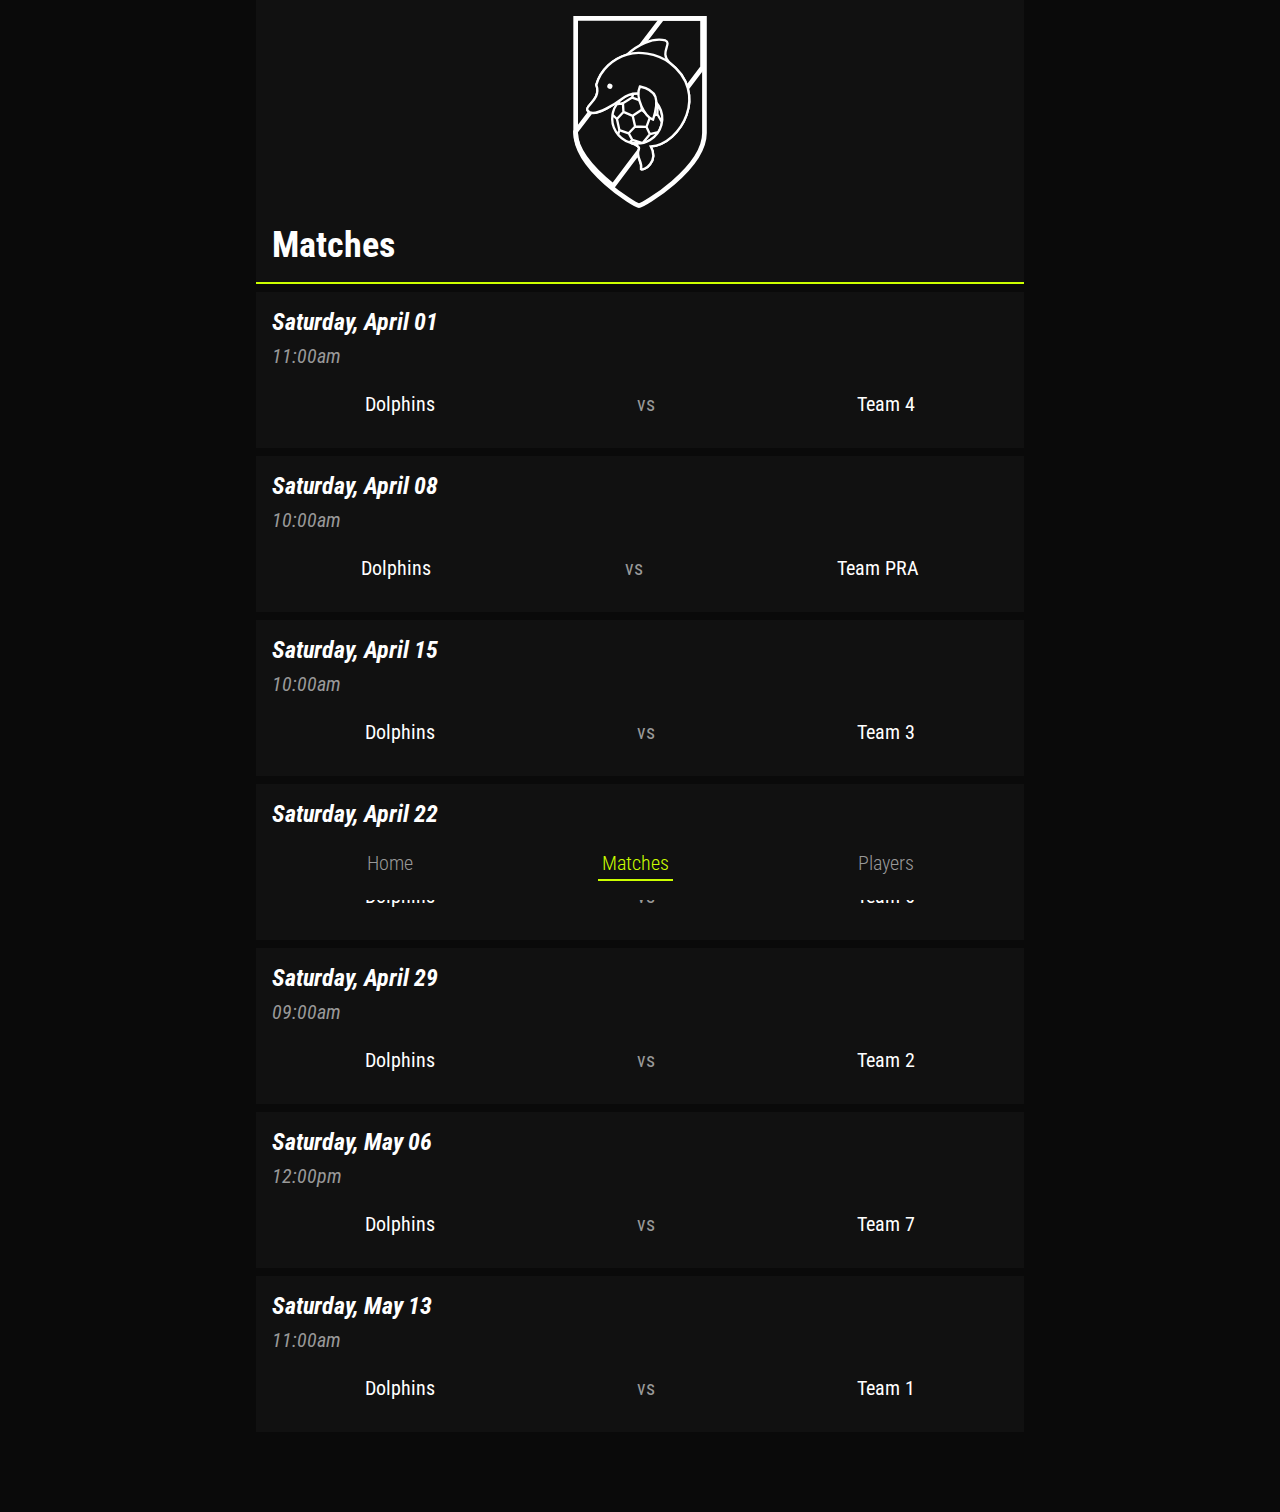
==== matches.html @ 22e7b23c "chore: Initial commit" ====
<!DOCTYPE html>
<html>
  <head>
    <meta name="viewport" content="width=device-width, initial-scale=1" />
    <title>U8 Dolphin Soccer</title>
    <link rel="preconnect" href="https://fonts.googleapis.com">
    <link rel="preconnect" href="https://fonts.gstatic.com" crossorigin>
    <link href="https://fonts.googleapis.com/css2?family=Roboto+Condensed:ital,wght@0,400;0,700;1,400;1,700&display=swap" rel="stylesheet">
    <link rel="stylesheet" href="./styles.css">
  </head>
  <body>
    <nav class="main-nav">
      <div class="main-nav__list">
        <a class="main-nav__link" href="./index.html">Home</a>
        <a class="main-nav__link" href="./matches.html">Matches</a>
        <a class="main-nav__link" href="./players.html">Players</a>
      </div>
    </nav>
    <main>
      <section class="hero">
        <div class="logo"></div>
        <h1 class="hero__title">Matches</h1>
      </section>
      <section>
        <div class="player-card-list">
          <div class="match-card">
            <div class="match-card__date">Saturday, April 01</div>
            <div class="match-card__time">11:00am</div>
            <div class="match-card__teams">
              <div class="match-card__team">Dolphins</div>
              <div class="match-card__vs">vs</div>
              <div class="match-card__team">Team 4</div>
            </div>
          </div>

          <div class="match-card">
            <div class="match-card__date">Saturday, April 08</div>
            <div class="match-card__time">10:00am</div>
            <div class="match-card__teams">
              <div class="match-card__team">Dolphins</div>
              <div class="match-card__vs">vs</div>
              <div class="match-card__team">Team PRA</div>
            </div>
          </div>
          <div class="match-card">
            <div class="match-card__date">Saturday, April 15</div>
            <div class="match-card__time">10:00am</div>
            <div class="match-card__teams">
              <div class="match-card__team">Dolphins</div>
              <div class="match-card__vs">vs</div>
              <div class="match-card__team">Team 3</div>
            </div>
          </div>

          <div class="match-card">
            <div class="match-card__date">Saturday, April 22</div>
            <div class="match-card__time">12:00pm</div>
            <div class="match-card__teams">
              <div class="match-card__team">Dolphins</div>
              <div class="match-card__vs">vs</div>
              <div class="match-card__team">Team 6</div>
            </div>
          </div>

          <div class="match-card">
            <div class="match-card__date">Saturday, April 29</div>
            <div class="match-card__time">09:00am</div>
            <div class="match-card__teams">
              <div class="match-card__team">Dolphins</div>
              <div class="match-card__vs">vs</div>
              <div class="match-card__team">Team 2</div>
            </div>
          </div>

          <div class="match-card">
            <div class="match-card__date">Saturday, May 06</div>
            <div class="match-card__time">12:00pm</div>
            <div class="match-card__teams">
              <div class="match-card__team">Dolphins</div>
              <div class="match-card__vs">vs</div>
              <div class="match-card__team">Team 7</div>
            </div>
          </div>

          <div class="match-card">
            <div class="match-card__date">Saturday, May 13</div>
            <div class="match-card__time">11:00am</div>
            <div class="match-card__teams">
              <div class="match-card__team">Dolphins</div>
              <div class="match-card__vs">vs</div>
              <div class="match-card__team">Team 1</div>
            </div>
          </div>
        </div>
      </section>
    </main>
    <script src="./scripts.js" defer></script>
  </body>
</html>
---- styles.css ----
* {
  box-sizing: border-box;  
}

:root {
  --color-main-background: #0a0a0a;
  --color-container: #111111;

}

html, body {
  margin: 0;
  padding: 0;
}

body {
  background-color: var(--color-main-background);
  font-family: Roboto Condensed, Helvetica, sans serif; 
}

main {
  display: flex;
  flex-direction: column;
  gap: 0.5rem;
  max-width: 48rem;
  margin: 0 auto;
  position: relative;
  min-height: 100vh;
}

a {
  border-bottom: solid 2px rgba(0,0,0,0);
  color: #999;
  font-size: 1.25rem;
  font-weight: 300;
  text-decoration: none;
  transition: all 300ms ease;
  padding: 0.25rem;
  outline: solid 2px rgba(0,0,0,0);
}
a:visited {
  color: #999;
}
a:active, a.active, a:hover {
  border-bottom: solid 2px #ccff00;
  color: #ccff00;
}
a:focus {
  color: #ccff00;
  outline: solid 2px #ccff00;
  border-radius: 0.25rem;
  border: none;
}

.main-nav {
  min-height: 4.5rem;
  bottom: 0;
  position: fixed;
  left: 0;
  right: 0;
  z-index: 1;
}

.main-nav__list {
  background-color: var(--color-container);
  flex: 1;
  display: flex;
  align-items: center;
  justify-content: space-around;
  padding: 1rem;
  max-width: 48rem;
  margin: 0 auto;
  min-height: 4.5rem;
}

.hero {
  display: flex;
  flex-direction: column;
  min-height: 15rem;
  justify-content: center;
  align-items: center;
  padding: 1rem;
  gap: 1rem;
  background-color: var(--color-container);
  border-bottom: solid 2px #ccff00;
}

.hero__title {
  align-self: flex-start;
}

h1 {
  margin: 0;
  color: #fff;
  font-size: 2.25rem;
  font-weight: bold;
}


.logo {
  background-image: url('./public/dolphin-crest.svg');
  background-repeat: no-repeat;
  background-position: center;
  background-size: contain;
  height: 12rem;
  width: 9rem;
}

.home {
  padding: 1rem;
  display: flex;
  flex-direction: column;
  gap: 1rem;
  align-items: center;
  justify-content: center;
}

.home-logo {
  background-image: url('./public/dolphin-crest.svg');
  background-repeat: no-repeat;
  background-position: center;
  background-size: contain;
  height: 15rem;
  width: 12rem;
}

.player-card-list {
  flex: 1;
  display: flex;
  flex-direction: column;
  gap: 0.5rem;
  margin-bottom: 5rem;
}

.player-card {
  background-color: var(--color-container);
  display: flex;
  padding: 1rem;
  gap: 1rem;
  min-height: 7.5rem;
}

.player-card__avatar {
  height: 4.5rem;
  width: 4.5rem;
  background-color: #222;
  border-radius: 50%;
  display: flex;
  align-items: center;
  justify-content: center;
}

.player-card__name {
  flex: 1;
  font-size: 1.5rem;
}

.player-card__first-name {
  color: #aaa;
  font-weight: 400;
}

.player-card__last-name {
  color: #fff;
  font-style: italic;
  font-weight: 700;
}

.player-card__shirt-number {
  color: #ccff00;
  font-size: 2rem;
  font-weight: 700;
}

.match-card {
  background-color: var(--color-container);
  display: flex;
  padding: 1rem;
  gap: 0.5rem;
  min-height: 7.5rem;
  flex-direction: column;
}

.match-card__date {
  font-size: 1.5rem;
  font-weight: bold;
  color: #fff;
  font-style: italic;
}

.match-card__time {
  font-size: 1.25rem;
  color: #999;
  font-weight: normal;
  font-style: italic;
}

.match-card__teams {
  display: flex;
  gap: 1rem;
  justify-content: space-around;
  padding: 1rem 0;
}

.match-card__team {
  font-size: 1.25rem;
  color: #fff;
}

.match-card__vs {
  font-size: 1.25rem;
  color: #999;
}
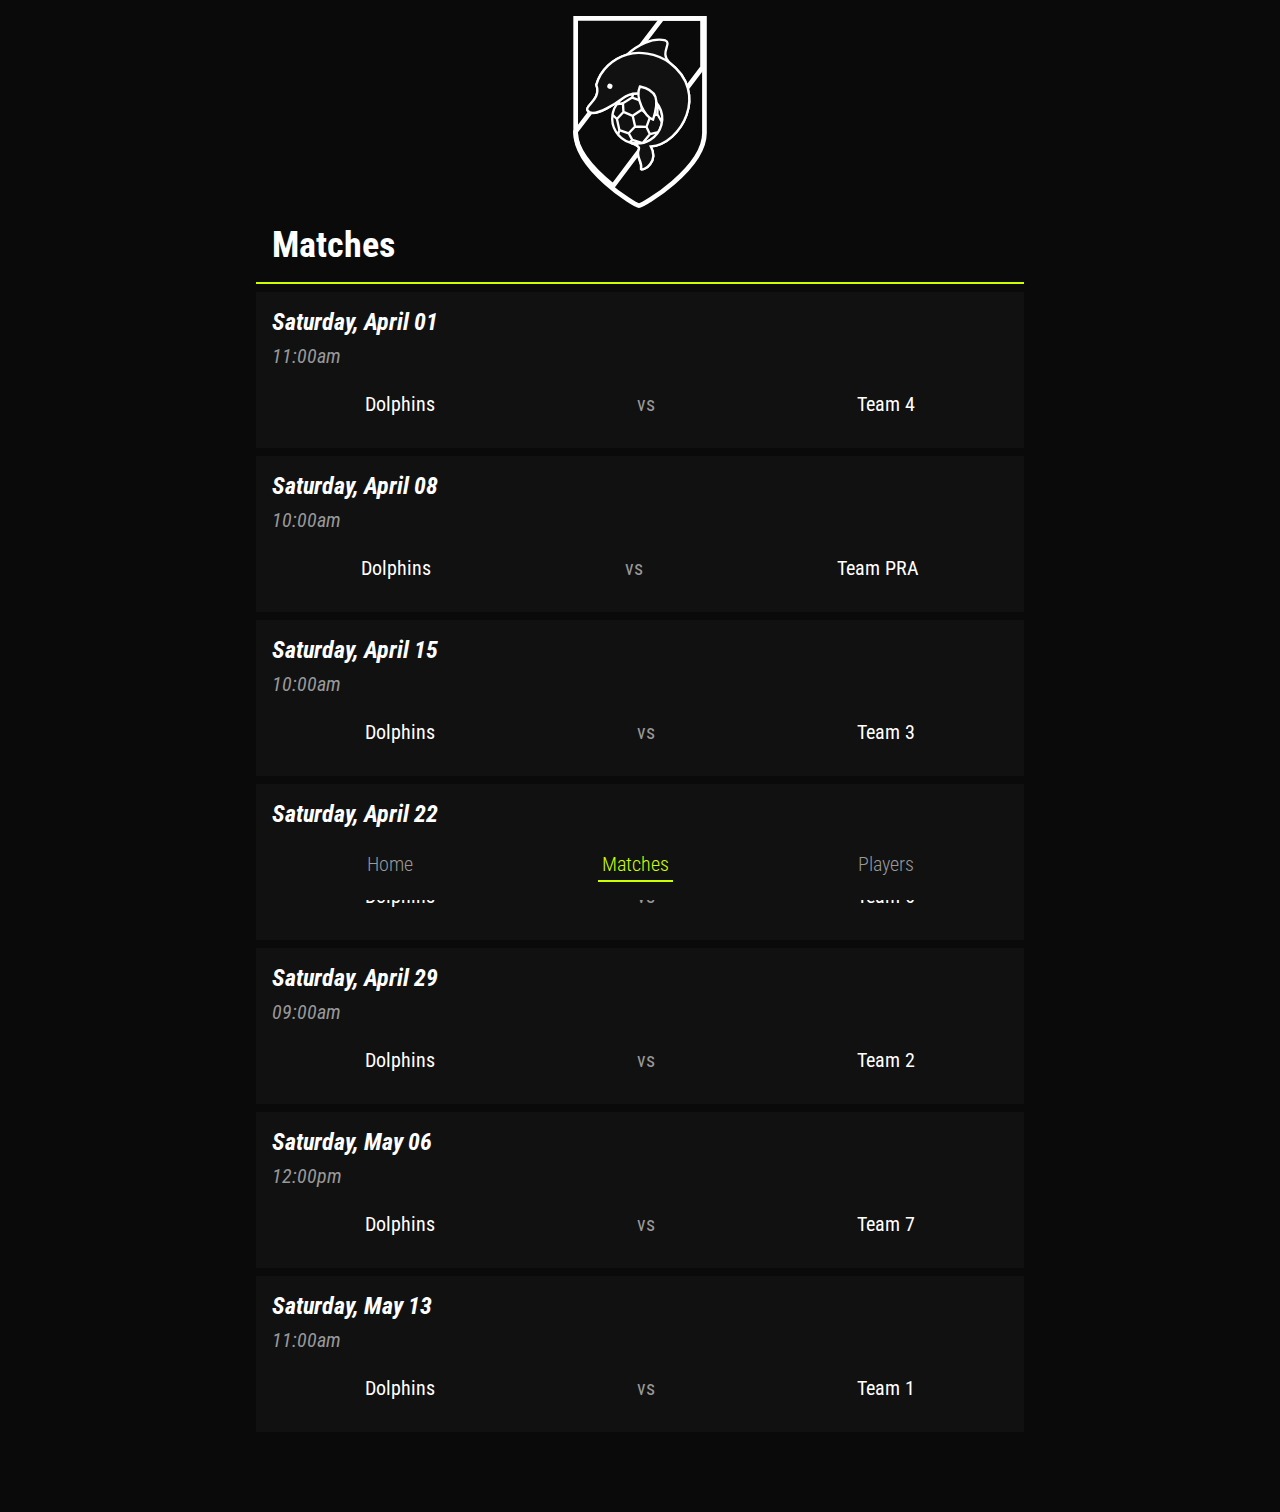
==== commit 1a99bcba: "fix: Home page tweaks" ====
--- a/matches.html
+++ b/matches.html
@@ -10,11 +10,11 @@
   </head>
   <body>
     <nav class="main-nav">
-      <div class="main-nav__list">
-        <a class="main-nav__link" href="./index.html">Home</a>
-        <a class="main-nav__link" href="./matches.html">Matches</a>
-        <a class="main-nav__link" href="./players.html">Players</a>
-      </div>
+      <ul class="main-nav__list">
+        <li><a class="main-nav__link" href="./index.html">Home</a></li>
+        <li><a class="main-nav__link" href="./matches.html">Matches</a></li>
+        <li><a class="main-nav__link" href="./players.html">Players</a></li>
+      </ul>
     </nav>
     <main>
       <section class="hero">
--- a/styles.css
+++ b/styles.css
@@ -5,7 +5,12 @@
 :root {
   --color-main-background: #0a0a0a;
   --color-container: #111111;
-
+}
+
+ul {
+  list-style: none;
+  margin: 0;
+  padding: 0;
 }
 
 html, body {
@@ -81,7 +86,7 @@
   align-items: center;
   padding: 1rem;
   gap: 1rem;
-  background-color: var(--color-container);
+  background-color: var(--color-main-background);
   border-bottom: solid 2px #ccff00;
 }
 
@@ -113,6 +118,11 @@
   gap: 1rem;
   align-items: center;
   justify-content: center;
+  min-height: 100vh;
+}
+
+.home-title {
+  font-size: 3.25rem;
 }
 
 .home-logo {
@@ -120,9 +130,10 @@
   background-repeat: no-repeat;
   background-position: center;
   background-size: contain;
-  height: 15rem;
-  width: 12rem;
-}
+  height: 24rem;
+  width: 16rem;
+}
+
 
 .player-card-list {
   flex: 1;
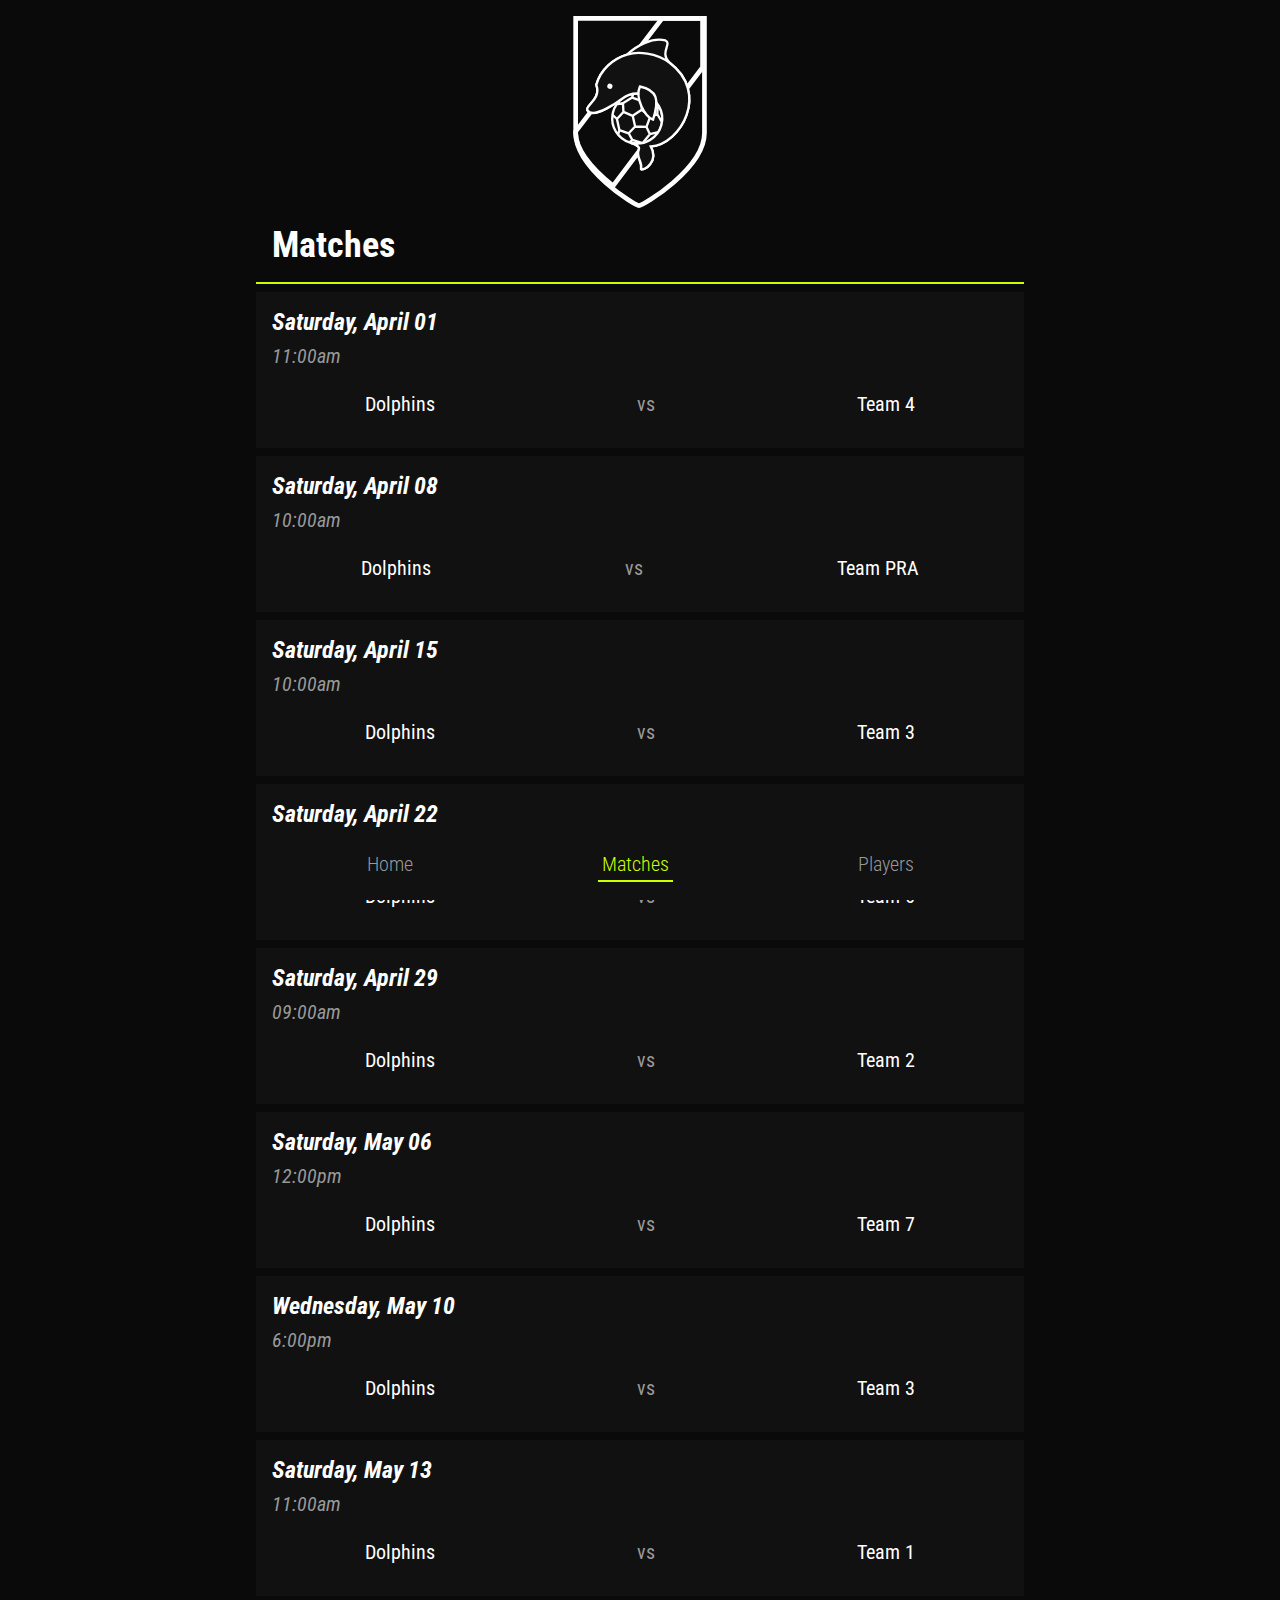
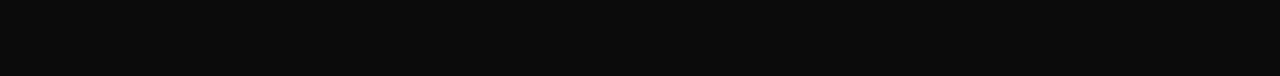
==== commit f6a0aa59: "chore: Update match schedule" ====
--- a/matches.html
+++ b/matches.html
@@ -2,7 +2,8 @@
 <html>
   <head>
     <meta name="viewport" content="width=device-width, initial-scale=1" />
-    <title>U8 Dolphin Soccer</title>
+    <title>U8 Dolphins SC</title>
+    <link rel="icon" type="image/x-icon" href="./favicon.ico"/>
     <link rel="preconnect" href="https://fonts.googleapis.com">
     <link rel="preconnect" href="https://fonts.gstatic.com" crossorigin>
     <link href="https://fonts.googleapis.com/css2?family=Roboto+Condensed:ital,wght@0,400;0,700;1,400;1,700&display=swap" rel="stylesheet">
@@ -18,12 +19,12 @@
     </nav>
     <main>
       <section class="hero">
-        <div class="logo"></div>
+        <div class="logo" aria-label="dolphin soccer team crest"></div>
         <h1 class="hero__title">Matches</h1>
       </section>
       <section>
-        <div class="player-card-list">
-          <div class="match-card">
+        <ul class="card-list">
+          <li class="match-card">
             <div class="match-card__date">Saturday, April 01</div>
             <div class="match-card__time">11:00am</div>
             <div class="match-card__teams">
@@ -31,9 +32,9 @@
               <div class="match-card__vs">vs</div>
               <div class="match-card__team">Team 4</div>
             </div>
-          </div>
+          </li>
 
-          <div class="match-card">
+          <li class="match-card">
             <div class="match-card__date">Saturday, April 08</div>
             <div class="match-card__time">10:00am</div>
             <div class="match-card__teams">
@@ -41,8 +42,8 @@
               <div class="match-card__vs">vs</div>
               <div class="match-card__team">Team PRA</div>
             </div>
-          </div>
-          <div class="match-card">
+          </li>
+          <li class="match-card">
             <div class="match-card__date">Saturday, April 15</div>
             <div class="match-card__time">10:00am</div>
             <div class="match-card__teams">
@@ -50,9 +51,9 @@
               <div class="match-card__vs">vs</div>
               <div class="match-card__team">Team 3</div>
             </div>
-          </div>
+          </li>
 
-          <div class="match-card">
+          <li class="match-card">
             <div class="match-card__date">Saturday, April 22</div>
             <div class="match-card__time">12:00pm</div>
             <div class="match-card__teams">
@@ -60,9 +61,9 @@
               <div class="match-card__vs">vs</div>
               <div class="match-card__team">Team 6</div>
             </div>
-          </div>
+          </li>
 
-          <div class="match-card">
+          <li class="match-card">
             <div class="match-card__date">Saturday, April 29</div>
             <div class="match-card__time">09:00am</div>
             <div class="match-card__teams">
@@ -70,9 +71,9 @@
               <div class="match-card__vs">vs</div>
               <div class="match-card__team">Team 2</div>
             </div>
-          </div>
+          </li>
 
-          <div class="match-card">
+          <li class="match-card">
             <div class="match-card__date">Saturday, May 06</div>
             <div class="match-card__time">12:00pm</div>
             <div class="match-card__teams">
@@ -80,9 +81,19 @@
               <div class="match-card__vs">vs</div>
               <div class="match-card__team">Team 7</div>
             </div>
-          </div>
+          </li>
 
-          <div class="match-card">
+          <li class="match-card">
+            <div class="match-card__date">Wednesday, May 10</div>
+            <div class="match-card__time">6:00pm</div>
+            <div class="match-card__teams">
+              <div class="match-card__team">Dolphins</div>
+              <div class="match-card__vs">vs</div>
+              <div class="match-card__team">Team 3</div>
+            </div>
+          </li>
+
+          <li class="match-card">
             <div class="match-card__date">Saturday, May 13</div>
             <div class="match-card__time">11:00am</div>
             <div class="match-card__teams">
@@ -90,8 +101,8 @@
               <div class="match-card__vs">vs</div>
               <div class="match-card__team">Team 1</div>
             </div>
-          </div>
-        </div>
+          </li>
+        </ul>
       </section>
     </main>
     <script src="./scripts.js" defer></script>
--- a/styles.css
+++ b/styles.css
@@ -122,7 +122,7 @@
 }
 
 .home-title {
-  font-size: 3.25rem;
+  font-size: 2.5rem;
 }
 
 .home-logo {
@@ -134,8 +134,7 @@
   width: 16rem;
 }
 
-
-.player-card-list {
+.card-list {
   flex: 1;
   display: flex;
   flex-direction: column;
